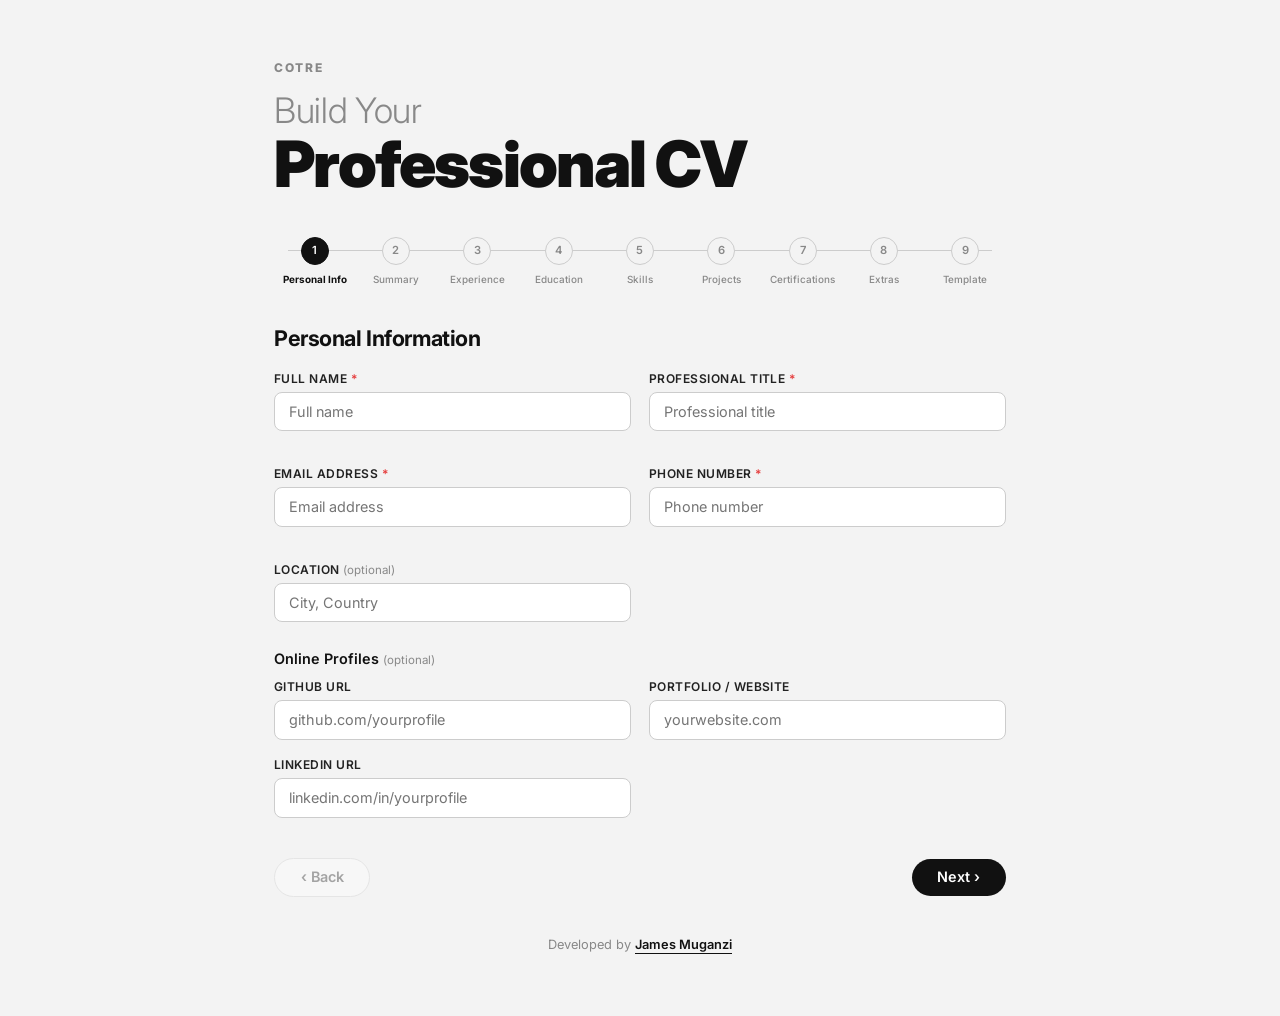
==== frontend/form.html @ be043f3d "Add CV builder frontend: HTML forms, styles, and landing page - Created form.html for the CV builder" ====
<!DOCTYPE html>
<html lang="en">
<head>
  <meta charset="UTF-8" />
  <meta name="viewport" content="width=device-width, initial-scale=1.0" />
  <title>Build Your CV — COTRE</title>
  <link rel="preconnect" href="https://fonts.googleapis.com" />
  <link rel="preconnect" href="https://fonts.gstatic.com" crossorigin />
  <link href="https://fonts.googleapis.com/css2?family=Inter:ital,wght@0,300;0,400;0,500;0,600;0,700;0,800;0,900;1,400&display=swap" rel="stylesheet" />
  <link rel="stylesheet" href="style.css" />
</head>
<body>

  <div class="page-wrap">

  <!-- ═══════════════ HERO ════════════════════════════ -->
  <header class="hero">
    <a href="/" class="hero__brand" aria-label="Back to COTRE home">COTRE</a>
    <p class="hero__eyebrow">Build Your</p>
    <h1 class="hero__title">Professional CV</h1>
  </header>

  <!-- ═══════════════ STEP INDICATOR (JS) ════════════ -->
  <nav class="stepper" id="stepper" aria-label="Form progress"></nav>

  <!-- ═══════════════ DRAFT NOTICE ════════════════════ -->
  <div class="cache-notice hidden" id="cacheNotice">
    <svg width="15" height="15" viewBox="0 0 16 16" fill="none" xmlns="http://www.w3.org/2000/svg" aria-hidden="true"><path d="M8 1C4.13 1 1 4.13 1 8s3.13 7 7 7 7-3.13 7-7-3.13-7-7-7zm.75 10.5h-1.5v-5h1.5v5zm0-6.5h-1.5V3.5h1.5V5z" fill="currentColor"/></svg>
    <span class="cache-notice__text"></span>
    <div class="cache-notice__actions">
      <button type="button" class="cache-notice__clear" id="btnClearCache">Clear draft</button>
      <button type="button" class="cache-notice__dismiss" id="btnDismissCache" aria-label="Dismiss">✕</button>
    </div>
  </div>

  <!-- ═══════════════ MAIN FORM ═══════════════════════ -->
  <main class="main">
    <form id="cvForm" novalidate>

      <!-- ──── STEP 1: Personal Info ──── -->
      <section class="step" id="step-1" data-step="1">
        <h2 class="step-title">Personal Information</h2>
        <div class="form-grid two-col">
          <div class="field required">
            <label for="fullName">Full Name</label>
            <input type="text" id="fullName" name="full_name" placeholder="Full name" autocomplete="name" />
            <span class="field-error"></span>
          </div>
          <div class="field required">
            <label for="jobTitle">Professional Title</label>
            <input type="text" id="jobTitle" name="job_title" placeholder="Professional title" />
            <span class="field-error"></span>
          </div>
          <div class="field required">
            <label for="email">Email Address</label>
            <input type="email" id="email" name="email" placeholder="Email address" autocomplete="email" />
            <span class="field-error"></span>
          </div>
          <div class="field required">
            <label for="phone">Phone Number</label>
            <input type="tel" id="phone" name="phone" placeholder="Phone number" autocomplete="tel" />
            <span class="field-error"></span>
          </div>
          <div class="field">
            <label for="location">Location <span class="opt">(optional)</span></label>
            <input type="text" id="location" name="location" placeholder="City, Country" />
          </div>
        </div>

        <h3 class="section-subtitle">Online Profiles <span class="opt">(optional)</span></h3>
        <div class="form-grid two-col">
          <div class="field">
            <label for="github">GitHub URL</label>
            <input type="url" id="github" name="github" placeholder="github.com/yourprofile" />
          </div>
          <div class="field">
            <label for="portfolio">Portfolio / Website</label>
            <input type="url" id="portfolio" name="portfolio" placeholder="yourwebsite.com" />
          </div>
          <div class="field">
            <label for="linkedin">LinkedIn URL</label>
            <input type="url" id="linkedin" name="linkedin" placeholder="linkedin.com/in/yourprofile" />
          </div>
        </div>
      </section>

      <!-- ──── STEP 2: Summary ──── -->
      <section class="step hidden" id="step-2" data-step="2">
        <h2 class="step-title">Professional Summary <span class="opt">(optional)</span></h2>
        <p class="step-hint">Write 3–5 sentences about your experience, strengths, and career goals.</p>
        <div class="field">
          <label for="summary">Summary</label>
          <textarea id="summary" name="summary" rows="6" placeholder="A brief overview of your experience, key strengths, and what you bring to the table..."></textarea>
        </div>
      </section>

      <!-- ──── STEP 3: Work Experience ──── -->
      <section class="step hidden" id="step-3" data-step="3">
        <h2 class="step-title">Work Experience <span class="opt">(optional)</span></h2>
        <p class="step-hint">Add your positions starting with the most recent. Use bullet points to describe your responsibilities and achievements.</p>
        <div id="experienceList" class="entry-list"></div>
        <button type="button" class="btn-add" id="addExperience">
          <span>+</span> Add Position
        </button>
      </section>

      <!-- ──── STEP 4: Education ──── -->
      <section class="step hidden" id="step-4" data-step="4">
        <h2 class="step-title">Education <span class="opt">(optional)</span></h2>
        <p class="step-hint">Add your degrees, diplomas, or programmes, most recent first.</p>
        <div id="educationList" class="entry-list"></div>
        <button type="button" class="btn-add" id="addEducation">
          <span>+</span> Add Education
        </button>
      </section>

      <!-- ──── STEP 5: Skills ──── -->
      <section class="step hidden" id="step-5" data-step="5">
        <h2 class="step-title">Technical Skills <span class="opt">(optional)</span></h2>
        <p class="step-hint">Group skills by category (e.g. <em>Frontend</em>, <em>Backend</em>, <em>Cloud</em>). List skills separated by commas.</p>
        <div id="skillsList" class="entry-list"></div>
        <button type="button" class="btn-add" id="addSkill">
          <span>+</span> Add Skill Category
        </button>
      </section>

      <!-- ──── STEP 6: Projects ──── -->
      <section class="step hidden" id="step-6" data-step="6">
        <h2 class="step-title">Projects <span class="opt">(optional)</span></h2>
        <p class="step-hint">Showcase key personal or professional projects with a short description.</p>
        <div id="projectsList" class="entry-list"></div>
        <button type="button" class="btn-add" id="addProject">
          <span>+</span> Add Project
        </button>
      </section>

      <!-- ──── STEP 7: Certifications ──── -->
      <section class="step hidden" id="step-7" data-step="7">
        <h2 class="step-title">Certifications <span class="opt">(optional)</span></h2>
        <p class="step-hint">List professional certificates, licences, or credentials.</p>
        <div id="certificationsList" class="entry-list"></div>
        <button type="button" class="btn-add" id="addCertification">
          <span>+</span> Add Certification
        </button>
      </section>

      <!-- ──── STEP 8: Extras ──── -->
      <section class="step hidden" id="step-8" data-step="8">
        <h2 class="step-title">Additional Information <span class="opt">(optional)</span></h2>

        <!-- Awards -->
        <h3 class="section-subtitle">Awards &amp; Achievements</h3>
        <p class="step-hint">Enter each award on a separate line.</p>
        <div id="awardsList" class="entry-list"></div>
        <button type="button" class="btn-add btn-add--small" id="addAward">
          <span>+</span> Add Award
        </button>

        <!-- Languages -->
        <h3 class="section-subtitle" style="margin-top:2rem;">Languages</h3>
        <div id="languagesList" class="entry-list"></div>
        <button type="button" class="btn-add btn-add--small" id="addLanguage">
          <span>+</span> Add Language
        </button>

        <!-- Interests -->
        <h3 class="section-subtitle" style="margin-top:2rem;">Interests &amp; Hobbies</h3>
        <div class="field">
          <textarea id="interests" name="interests" rows="3" placeholder="Share what you enjoy outside of work..."></textarea>
        </div>
      </section>

      <!-- ──── STEP 9: Template ──── -->
      <section class="step hidden" id="step-9" data-step="9">
        <h2 class="step-title">Choose a Template</h2>
        <p class="step-hint">Pick the visual style for your CV. All templates use the same information — only the layout and typography change.</p>
        <div class="template-grid" id="templateGrid">
          <!-- Cards injected by JS -->
          <div class="template-loading">Loading templates…</div>
        </div>
        <input type="hidden" id="selectedTemplate" name="template" value="" />
        <span class="field-error" id="templateError"></span>
      </section>

    </form><!-- /cvForm -->
  </main><!-- /main -->

  <!-- ═══════════════ NAVIGATION ═══════════════ -->
  <div class="nav-row">
    <button type="button" class="btn btn--back" id="btnPrev" disabled>‹ Back</button>
    <div class="nav-row__right">
      <button type="button" class="btn btn--next" id="btnNext">Next ›</button>
      <button type="button" class="btn btn--generate hidden" id="btnGenerate">
        <span id="btnGenerateText">Generate CV</span>
        <span id="btnGenerateSpinner" class="spinner hidden"></span>
      </button>
    </div>
  </div>

  <!-- ═══════════════ SUCCESS BANNER ═══════════════ -->
  <div class="success-banner hidden" id="successBanner">
    <div class="success-banner__icon">✓</div>
    <div>
      <strong>Your CV is ready!</strong>
      <p>Your download should start automatically. <a href="#" id="downloadAgain">Click here</a> if it didn't.</p>
    </div>
  </div>

  <!-- ═══════════════ ERROR BANNER ═══════════════ -->
  <div class="error-banner hidden" id="errorBanner">
    <strong>Something went wrong.</strong>
    <p id="errorMessage">Please try again.</p>
  </div>

  <!-- ═══════════════ FOOTER ═══════════════ -->
  <footer class="site-footer">
    <p>Developed by <a href="https://muganzijamesdev.com" target="_blank" rel="noopener noreferrer">James Muganzi</a></p>
  </footer>

  </div><!-- /page-wrap -->

  <script src="app.js"></script>
</body>
</html>
---- frontend/style.css ----
/* ═══════════════════════════════════════════════════════
   CV Generator – Redesigned Stylesheet
   Minimal aesthetic: off-white bg, Inter font,
   connected-circle stepper, pill buttons
   ═══════════════════════════════════════════════════════ */

/* ─── Reset ──────────────────────────────────────────────── */
*, *::before, *::after { box-sizing: border-box; margin: 0; padding: 0; }

/* ─── Design Tokens ──────────────────────────────────────── */
:root {
  --bg:          #f3f3f3;
  --white:       #ffffff;
  --black:       #111111;
  --gray-900:    #222222;
  --gray-500:    #888888;
  --gray-300:    #cccccc;
  --gray-100:    #eeeeee;
  --error:       #e53e3e;
  --success:     #276749;
  --pill:        9999px;
  --radius:      12px;
  --font:        'Inter', system-ui, -apple-system, 'Segoe UI', sans-serif;
  --max-w:       780px;
  --px:          1.5rem;
  --transition:  0.2s ease;
  font-size: 16px;
}

/* ─── Base ───────────────────────────────────────────────── */
html { font-size: 16px; }

body {
  font-family: var(--font);
  background: var(--bg);
  color: var(--black);
  min-height: 100vh;
  -webkit-font-smoothing: antialiased;
}

/* ─── Page Shell ─────────────────────────────────────────── */
.page-wrap {
  max-width: var(--max-w);
  margin: 0 auto;
  padding: 0 var(--px) 3rem;
  min-height: 100vh;
  display: flex;
  flex-direction: column;
}

/* ─── Hero ───────────────────────────────────────────────── */
.hero {
  padding: 3.5rem 0 2.5rem;
}

.hero__brand {
  display: inline-block;
  font-size: 0.75rem;
  font-weight: 800;
  letter-spacing: 0.14em;
  text-transform: uppercase;
  color: #888;
  text-decoration: none;
  margin-bottom: 1rem;
  transition: color 0.2s ease;
}

.hero__brand:hover { color: var(--black); }

.hero__eyebrow {
  font-size: clamp(1.4rem, 4vw, 2.2rem);
  font-weight: 300;
  color: var(--gray-500);
  line-height: 1.1;
  letter-spacing: -0.01em;
}

.hero__title {
  font-size: clamp(2.4rem, 7vw, 4rem);
  font-weight: 900;
  color: var(--black);
  line-height: 1.05;
  letter-spacing: -0.03em;
}

/* ─── Stepper ────────────────────────────────────────────── */
.stepper {
  position: relative;
  padding: 0 0 2.5rem;
}

.stepper__steps {
  display: flex;
  align-items: flex-start;
  position: relative;
}

/* connecting line behind the dots */
.stepper__steps::before {
  content: '';
  position: absolute;
  top: 13px;
  left: 14px;
  right: 14px;
  height: 1.5px;
  background: var(--gray-300);
  z-index: 0;
}

.stepper__step {
  flex: 1;
  display: flex;
  flex-direction: column;
  align-items: center;
  position: relative;
  z-index: 1;
  gap: 0.5rem;
}

.stepper__dot {
  width: 28px;
  height: 28px;
  border-radius: 50%;
  border: 1.5px solid var(--gray-300);
  background: var(--bg);
  font-family: var(--font);
  font-size: 0.7rem;
  font-weight: 600;
  color: var(--gray-500);
  cursor: pointer;
  display: flex;
  align-items: center;
  justify-content: center;
  transition: background var(--transition), border-color var(--transition), color var(--transition);
  padding: 0;
  line-height: 1;
}

.stepper__step.active .stepper__dot,
.stepper__step.completed .stepper__dot {
  background: var(--black);
  border-color: var(--black);
  color: var(--white);
}

.stepper__label {
  font-size: 0.62rem;
  font-weight: 500;
  color: var(--gray-500);
  text-align: center;
  white-space: nowrap;
  transition: color var(--transition);
}

.stepper__step.active .stepper__label {
  color: var(--black);
  font-weight: 700;
}

/* Hide step labels on very small screens */
@media (max-width: 540px) {
  .stepper__label { display: none; }
  .stepper { padding-bottom: 1.5rem; }
}

/* ─── Draft / Cache Notice ───────────────────────────────── */
.cache-notice {
  display: flex;
  align-items: center;
  gap: 0.65rem;
  background: var(--white);
  border: 1px solid var(--gray-300);
  border-radius: var(--radius);
  padding: 0.65rem 1rem;
  font-size: 0.8rem;
  color: var(--gray-500);
  margin-bottom: 1.25rem;
}

.cache-notice svg { flex-shrink: 0; color: var(--gray-500); }
.cache-notice__text { flex: 1; }

.cache-notice__actions {
  display: flex;
  align-items: center;
  gap: 0.5rem;
}

.cache-notice__clear {
  background: none;
  border: 1px solid var(--gray-300);
  border-radius: var(--pill);
  padding: 0.2rem 0.65rem;
  font-size: 0.75rem;
  font-family: var(--font);
  color: var(--gray-500);
  cursor: pointer;
  transition: border-color var(--transition), color var(--transition);
}

.cache-notice__clear:hover { border-color: var(--error); color: var(--error); }

.cache-notice__dismiss {
  background: none;
  border: none;
  cursor: pointer;
  color: var(--gray-300);
  font-size: 0.85rem;
  padding: 0.1rem 0.2rem;
  line-height: 1;
  transition: color var(--transition);
}

.cache-notice__dismiss:hover { color: var(--black); }

/* ─── Main Content ───────────────────────────────────────── */
.main { flex: 1; }

/* ─── Step Sections ─────────────────────────────────────── */
.step { animation: stepIn 0.2s ease; }

.hidden { display: none !important; }

@keyframes stepIn {
  from { opacity: 0; transform: translateY(8px); }
  to   { opacity: 1; transform: translateY(0); }
}

.step-title {
  font-size: 1.35rem;
  font-weight: 700;
  color: var(--black);
  margin-bottom: 1.25rem;
  letter-spacing: -0.02em;
}

.step-hint {
  font-size: 0.875rem;
  color: var(--gray-500);
  margin-bottom: 1.5rem;
  line-height: 1.6;
}

.section-subtitle {
  font-size: 0.9rem;
  font-weight: 600;
  color: var(--black);
  margin: 1.75rem 0 0.75rem;
}

/* ─── Form Grid ──────────────────────────────────────────── */
.form-grid { display: grid; gap: 1.1rem; }
.form-grid.two-col { grid-template-columns: 1fr 1fr; }

@media (max-width: 580px) {
  .form-grid.two-col { grid-template-columns: 1fr; }
}

/* ─── Fields ─────────────────────────────────────────────── */
.field { display: flex; flex-direction: column; gap: 0.35rem; }

.field label {
  font-size: 0.75rem;
  font-weight: 600;
  color: var(--gray-900);
  letter-spacing: 0.04em;
  text-transform: uppercase;
}

.opt {
  font-weight: 400;
  color: var(--gray-500);
  font-size: 0.72rem;
  text-transform: none;
  letter-spacing: 0;
}

.field.required label::after {
  content: " *";
  color: var(--error);
}

.field input,
.field textarea,
.field select {
  border: 1.5px solid var(--gray-300);
  border-radius: 8px;
  padding: 0.65rem 0.9rem;
  font-size: 0.9rem;
  font-family: var(--font);
  color: var(--black);
  background: var(--white);
  outline: none;
  width: 100%;
  transition: border-color var(--transition), box-shadow var(--transition);
}

.field input:focus,
.field textarea:focus,
.field select:focus {
  border-color: var(--black);
  box-shadow: 0 0 0 3px rgba(0,0,0,0.06);
}

.field input.invalid,
.field textarea.invalid { border-color: var(--error); }

.field-error {
  font-size: 0.75rem;
  color: var(--error);
  min-height: 1em;
}

textarea { resize: vertical; min-height: 90px; }

/* ─── Entry Cards ────────────────────────────────────────── */
.entry-list { display: flex; flex-direction: column; gap: 1rem; margin-bottom: 0.85rem; }

.entry-card {
  background: var(--white);
  border: 1.5px solid var(--gray-100);
  border-radius: var(--radius);
  padding: 1.25rem;
  position: relative;
}

.entry-card__header {
  display: flex;
  justify-content: space-between;
  align-items: center;
  margin-bottom: 1rem;
}

.entry-card__title {
  font-size: 0.7rem;
  font-weight: 700;
  color: var(--gray-500);
  text-transform: uppercase;
  letter-spacing: 0.06em;
}

.btn-remove {
  background: none;
  border: none;
  cursor: pointer;
  color: var(--gray-300);
  font-size: 1rem;
  line-height: 1;
  padding: 0.2rem 0.35rem;
  border-radius: 4px;
  transition: color var(--transition);
}

.btn-remove:hover { color: var(--error); }

/* Bullet rows */
.bullet-list { display: flex; flex-direction: column; gap: 0.4rem; margin-bottom: 0.5rem; }

.bullet-row {
  display: flex;
  align-items: flex-start;
  gap: 0.5rem;
}

.bullet-row::before {
  content: "—";
  color: var(--gray-300);
  margin-top: 0.55rem;
  flex-shrink: 0;
  font-size: 0.85rem;
}

.bullet-row input {
  border: 1.5px solid var(--gray-100);
  border-radius: 7px;
  padding: 0.45rem 0.7rem;
  font-size: 0.85rem;
  font-family: var(--font);
  flex: 1;
  outline: none;
  transition: border-color var(--transition), box-shadow var(--transition);
  background: var(--white);
  color: var(--black);
}

.bullet-row input:focus {
  border-color: var(--black);
  box-shadow: 0 0 0 3px rgba(0,0,0,0.05);
}

.btn-remove-bullet {
  background: none;
  border: none;
  cursor: pointer;
  color: var(--gray-300);
  font-size: 0.9rem;
  padding: 0.25rem;
  margin-top: 0.3rem;
  transition: color var(--transition);
}

.btn-remove-bullet:hover { color: var(--error); }

.btn-add-bullet {
  background: none;
  border: 1.5px dashed var(--gray-300);
  border-radius: 7px;
  padding: 0.4rem 0.75rem;
  font-size: 0.8rem;
  font-family: var(--font);
  color: var(--gray-500);
  cursor: pointer;
  width: 100%;
  text-align: left;
  transition: border-color var(--transition), color var(--transition);
}

.btn-add-bullet:hover { border-color: var(--black); color: var(--black); }

/* ─── Add Entry Button ───────────────────────────────────── */
.btn-add {
  display: inline-flex;
  align-items: center;
  gap: 0.4rem;
  background: none;
  border: 1.5px dashed var(--gray-300);
  color: var(--gray-500);
  border-radius: var(--radius);
  padding: 0.65rem 1.1rem;
  font-size: 0.85rem;
  font-weight: 500;
  font-family: var(--font);
  cursor: pointer;
  transition: border-color var(--transition), color var(--transition);
}

.btn-add:hover { border-color: var(--black); color: var(--black); }
.btn-add span { font-size: 1rem; line-height: 1; }
.btn-add--small { font-size: 0.8rem; padding: 0.45rem 0.85rem; }

/* ─── Template Grid ──────────────────────────────────────── */
.template-grid {
  display: grid;
  grid-template-columns: repeat(auto-fill, minmax(160px, 1fr));
  gap: 1rem;
  margin-bottom: 0.75rem;
}

.template-card {
  border: 1.5px solid var(--gray-100);
  border-radius: var(--radius);
  padding: 1.1rem 0.9rem;
  cursor: pointer;
  text-align: center;
  transition: border-color var(--transition), box-shadow var(--transition), transform var(--transition);
  background: var(--white);
  position: relative;
}

.template-card:hover {
  border-color: var(--black);
  box-shadow: 0 4px 18px rgba(0,0,0,0.08);
  transform: translateY(-2px);
}

.template-card.selected {
  border-color: var(--black);
  box-shadow: 0 0 0 2px var(--black);
}

.template-card.selected::after {
  content: "✓";
  position: absolute;
  top: 0.5rem;
  right: 0.6rem;
  background: var(--black);
  color: var(--white);
  border-radius: 50%;
  width: 1.2rem;
  height: 1.2rem;
  font-size: 0.7rem;
  display: flex;
  align-items: center;
  justify-content: center;
}

.template-card__swatch {
  height: 72px;
  border-radius: 8px;
  margin-bottom: 0.7rem;
  display: flex;
  align-items: center;
  justify-content: center;
  font-size: 0.65rem;
  color: rgba(255,255,255,0.75);
  font-weight: 600;
  letter-spacing: 0.04em;
}

.template-card__name {
  font-size: 0.85rem;
  font-weight: 700;
  color: var(--black);
  margin-bottom: 0.2rem;
}

.template-card__desc {
  font-size: 0.72rem;
  color: var(--gray-500);
  line-height: 1.45;
}

.template-loading {
  grid-column: 1 / -1;
  text-align: center;
  color: var(--gray-500);
  padding: 2rem;
  font-size: 0.875rem;
}

/* Template swatches */
.swatch-uk        { background: linear-gradient(135deg, #2C3E50, #3498DB); }
.swatch-bizarre   { background: linear-gradient(135deg, #1A1A1A 55%, #E85D04); }
.swatch-minimal   { background: linear-gradient(180deg, #404040 40%, #f5f5f5 40%); }
.swatch-bold      { background: linear-gradient(180deg, #3D3D3D 35%, #f5f5f5 35%); }
.swatch-corporate { background: linear-gradient(135deg, #1a1a1a 50%, #f0ede8 50%); }

/* ─── Navigation Row ─────────────────────────────────────── */
.nav-row {
  display: flex;
  align-items: center;
  justify-content: space-between;
  margin-top: 2.5rem;
  gap: 0.75rem;
}

.nav-row__right {
  display: flex;
  align-items: center;
  gap: 0.75rem;
}

/* ─── Buttons ────────────────────────────────────────────── */
.btn {
  display: inline-flex;
  align-items: center;
  gap: 0.4rem;
  padding: 0.72rem 1.6rem;
  border-radius: var(--pill);
  font-family: var(--font);
  font-size: 0.9rem;
  font-weight: 600;
  cursor: pointer;
  border: none;
  transition: background var(--transition), opacity var(--transition),
              transform var(--transition), box-shadow var(--transition);
  line-height: 1;
}

.btn:disabled { opacity: 0.35; cursor: not-allowed; }

.btn--back {
  background: var(--white);
  border: 1.5px solid var(--gray-300);
  color: var(--black);
}

.btn--back:not(:disabled):hover {
  border-color: var(--black);
  box-shadow: 0 2px 8px rgba(0,0,0,0.08);
}

.btn--next {
  background: var(--black);
  color: var(--white);
}

.btn--next:not(:disabled):hover {
  background: var(--gray-900);
  box-shadow: 0 4px 16px rgba(0,0,0,0.2);
  transform: translateY(-1px);
}

.btn--generate {
  background: var(--black);
  color: var(--white);
  padding: 0.72rem 1.75rem;
}

.btn--generate:not(:disabled):hover {
  background: #333;
  box-shadow: 0 4px 16px rgba(0,0,0,0.2);
  transform: translateY(-1px);
}

.btn--generate:disabled { background: #555; }

/* ─── Spinner ────────────────────────────────────────────── */
.spinner {
  width: 1em;
  height: 1em;
  border: 2px solid rgba(255,255,255,0.35);
  border-top-color: #fff;
  border-radius: 50%;
  animation: spin 0.65s linear infinite;
  display: inline-block;
  vertical-align: middle;
}

@keyframes spin { to { transform: rotate(360deg); } }

/* ─── Banners ────────────────────────────────────────────── */
.success-banner,
.error-banner {
  display: flex;
  align-items: flex-start;
  gap: 1rem;
  padding: 1.1rem 1.25rem;
  border-radius: var(--radius);
  margin-top: 1.5rem;
  font-size: 0.875rem;
}

.success-banner {
  background: #f0fdf4;
  border: 1px solid #bbf7d0;
  color: var(--success);
}

.success-banner__icon { font-size: 1.3rem; line-height: 1; }
.success-banner a { color: inherit; text-decoration: underline; }

.error-banner {
  background: #fff5f5;
  border: 1px solid #fed7d7;
  color: var(--error);
  flex-direction: column;
  gap: 0.2rem;
}

/* ─── Footer ─────────────────────────────────────────────── */
.site-footer {
  text-align: center;
  padding: 2.5rem 0 1rem;
  font-size: 0.8rem;
  color: var(--gray-500);
}

.site-footer a {
  color: var(--black);
  text-decoration: none;
  font-weight: 600;
  border-bottom: 1px solid var(--black);
  padding-bottom: 1px;
  transition: opacity var(--transition);
}

.site-footer a:hover { opacity: 0.6; }

/* ─── Mobile ─────────────────────────────────────────────── */
@media (max-width: 480px) {
  .hero { padding: 2rem 0 1.5rem; }
  .nav-row { margin-top: 2rem; }
  .btn { padding: 0.65rem 1.2rem; font-size: 0.85rem; }
  .template-grid { grid-template-columns: 1fr 1fr; }
}
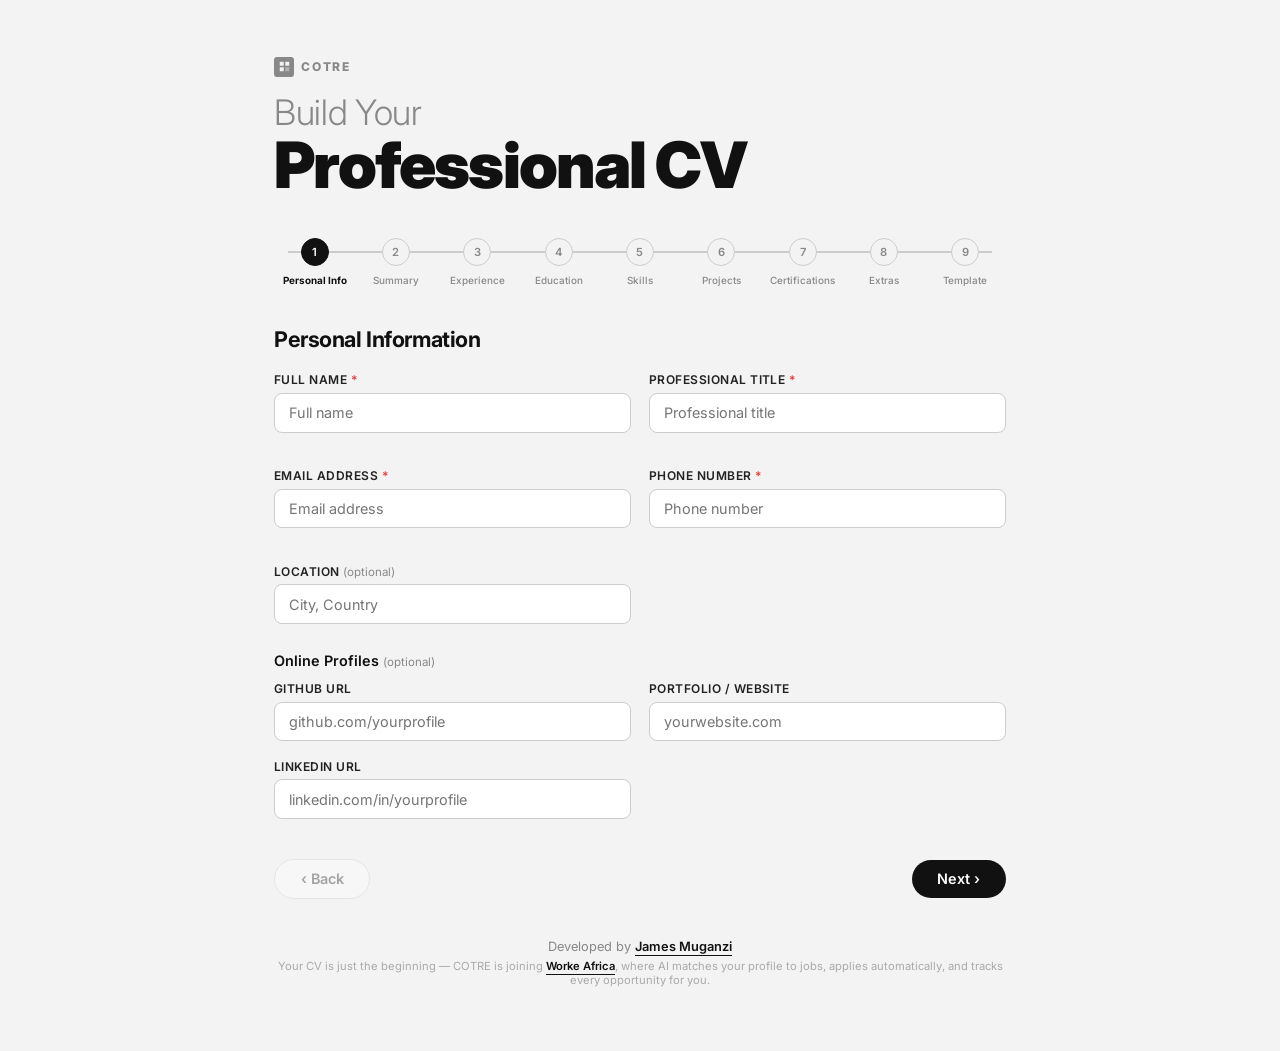
==== commit 4fa99270: "Add backend configuration and frontend enhancements for CV generation" ====
--- a/frontend/form.html
+++ b/frontend/form.html
@@ -15,7 +15,17 @@
 
   <!-- ═══════════════ HERO ════════════════════════════ -->
   <header class="hero">
-    <a href="/" class="hero__brand" aria-label="Back to COTRE home">COTRE</a>
+    <a href="index.html" class="hero__brand" aria-label="Back to COTRE home">
+      <div class="hero__brand-mark">
+        <svg width="11" height="11" viewBox="0 0 14 14" fill="none" xmlns="http://www.w3.org/2000/svg">
+          <rect x="1" y="1" width="5" height="5" fill="#f3f3f3"/>
+          <rect x="8" y="1" width="5" height="5" fill="#f3f3f3"/>
+          <rect x="1" y="8" width="5" height="5" fill="#f3f3f3"/>
+          <rect x="8" y="8" width="5" height="5" fill="#f3f3f3" opacity="0.4"/>
+        </svg>
+      </div>
+      COTRE
+    </a>
     <p class="hero__eyebrow">Build Your</p>
     <h1 class="hero__title">Professional CV</h1>
   </header>
@@ -215,6 +225,7 @@
   <!-- ═══════════════ FOOTER ═══════════════ -->
   <footer class="site-footer">
     <p>Developed by <a href="https://muganzijamesdev.com" target="_blank" rel="noopener noreferrer">James Muganzi</a></p>
+    <p class="site-footer__teaser">Your CV is just the beginning &mdash; COTRE is joining <a href="https://workeafrica.com" target="_blank" rel="noopener noreferrer">Worke Africa</a>, where AI matches your profile to jobs, applies automatically, and tracks every opportunity for you.</p>
   </footer>
 
   </div><!-- /page-wrap -->
--- a/frontend/style.css
+++ b/frontend/style.css
@@ -54,7 +54,9 @@
 }
 
 .hero__brand {
-  display: inline-block;
+  display: inline-flex;
+  align-items: center;
+  gap: 0.45rem;
   font-size: 0.75rem;
   font-weight: 800;
   letter-spacing: 0.14em;
@@ -65,7 +67,20 @@
   transition: color 0.2s ease;
 }
 
+.hero__brand-mark {
+  width: 20px;
+  height: 20px;
+  background: #888;
+  border-radius: 3px;
+  display: flex;
+  align-items: center;
+  justify-content: center;
+  transition: background 0.2s ease;
+  flex-shrink: 0;
+}
+
 .hero__brand:hover { color: var(--black); }
+.hero__brand:hover .hero__brand-mark { background: var(--black); }
 
 .hero__eyebrow {
   font-size: clamp(1.4rem, 4vw, 2.2rem);
@@ -646,6 +661,22 @@
   color: var(--gray-500);
 }
 
+.site-footer__teaser {
+  margin-top: 0.35rem;
+  font-size: 0.7rem;
+  color: #aaa;
+}
+
+.site-footer__teaser a {
+  color: #888;
+  text-decoration: none;
+  font-weight: 600;
+  border-bottom: 1px solid currentColor;
+  padding-bottom: 1px;
+}
+
+.site-footer__teaser a:hover { color: var(--black); }
+
 .site-footer a {
   color: var(--black);
   text-decoration: none;
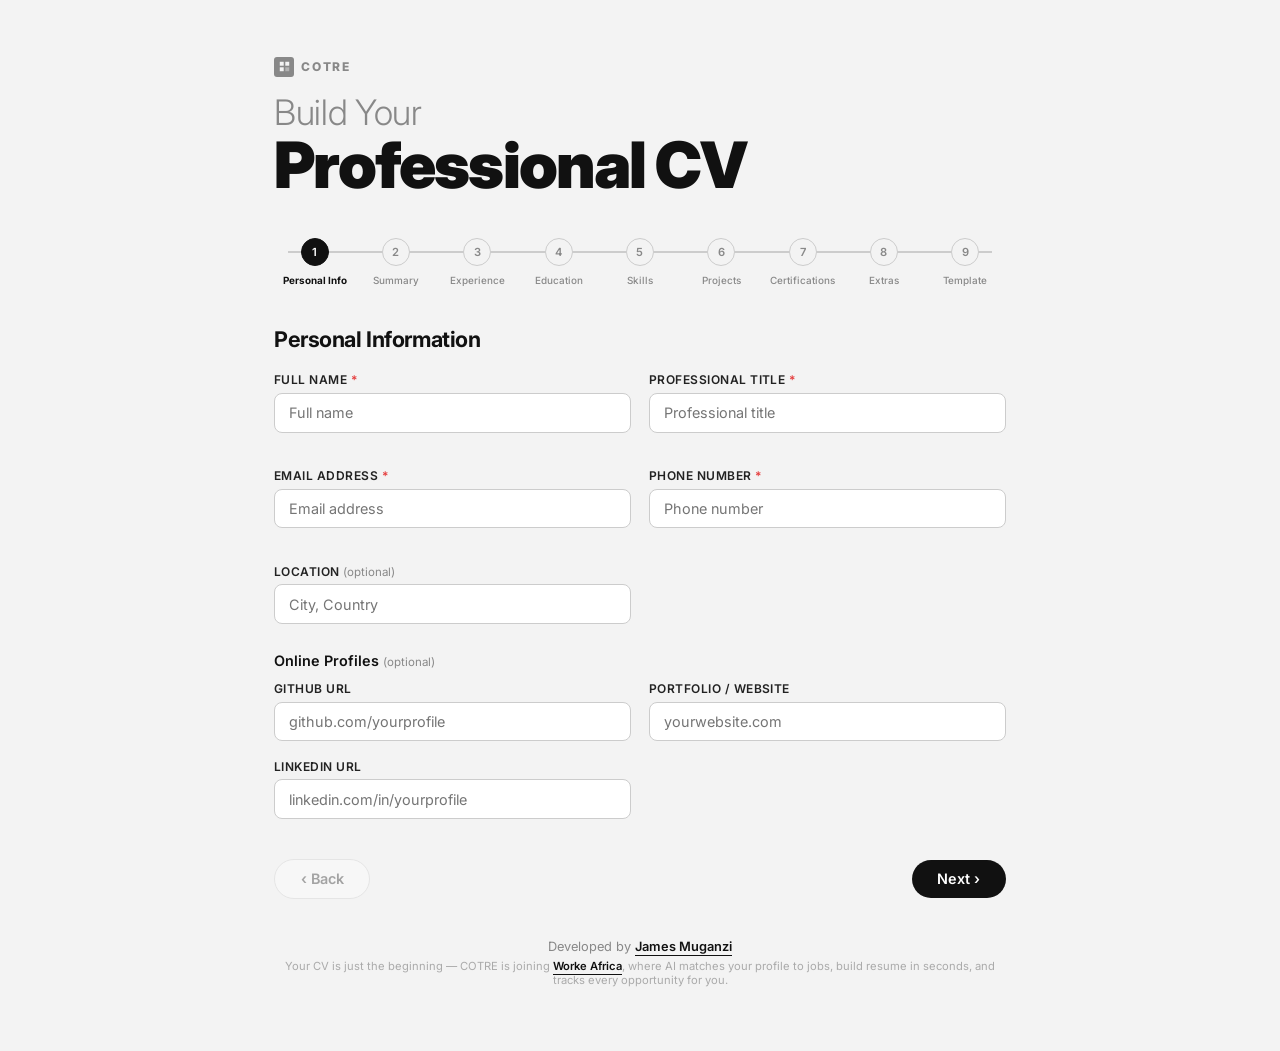
==== commit ae3900e1: "Refactor backend Procfile and railway.json to use dynamic port configuration; update footer and inde" ====
--- a/frontend/form.html
+++ b/frontend/form.html
@@ -4,6 +4,8 @@
   <meta charset="UTF-8" />
   <meta name="viewport" content="width=device-width, initial-scale=1.0" />
   <title>Build Your CV — COTRE</title>
+  <link rel="icon" type="image/svg+xml" href="favicon.svg" />
+  <link rel="shortcut icon" href="favicon.svg" />
   <link rel="preconnect" href="https://fonts.googleapis.com" />
   <link rel="preconnect" href="https://fonts.gstatic.com" crossorigin />
   <link href="https://fonts.googleapis.com/css2?family=Inter:ital,wght@0,300;0,400;0,500;0,600;0,700;0,800;0,900;1,400&display=swap" rel="stylesheet" />
@@ -225,7 +227,7 @@
   <!-- ═══════════════ FOOTER ═══════════════ -->
   <footer class="site-footer">
     <p>Developed by <a href="https://muganzijamesdev.com" target="_blank" rel="noopener noreferrer">James Muganzi</a></p>
-    <p class="site-footer__teaser">Your CV is just the beginning &mdash; COTRE is joining <a href="https://workeafrica.com" target="_blank" rel="noopener noreferrer">Worke Africa</a>, where AI matches your profile to jobs, applies automatically, and tracks every opportunity for you.</p>
+    <p class="site-footer__teaser">Your CV is just the beginning &mdash; COTRE is joining <a href="https://workeafrica.com" target="_blank" rel="noopener noreferrer">Worke Africa</a>, where AI matches your profile to jobs, build resume in seconds, and tracks every opportunity for you.</p>
   </footer>
 
   </div><!-- /page-wrap -->
--- a/frontend/style.css
+++ b/frontend/style.css
@@ -1,13 +1,7 @@
-/* ═══════════════════════════════════════════════════════
-   CV Generator – Redesigned Stylesheet
-   Minimal aesthetic: off-white bg, Inter font,
-   connected-circle stepper, pill buttons
-   ═══════════════════════════════════════════════════════ */
-
-/* ─── Reset ──────────────────────────────────────────────── */
+/* Reset */
 *, *::before, *::after { box-sizing: border-box; margin: 0; padding: 0; }
 
-/* ─── Design Tokens ──────────────────────────────────────── */
+/* Tokens */
 :root {
   --bg:          #f3f3f3;
   --white:       #ffffff;
@@ -27,7 +21,7 @@
   font-size: 16px;
 }
 
-/* ─── Base ───────────────────────────────────────────────── */
+/* Base */
 html { font-size: 16px; }
 
 body {
@@ -38,7 +32,7 @@
   -webkit-font-smoothing: antialiased;
 }
 
-/* ─── Page Shell ─────────────────────────────────────────── */
+/* Page */
 .page-wrap {
   max-width: var(--max-w);
   margin: 0 auto;
@@ -48,7 +42,7 @@
   flex-direction: column;
 }
 
-/* ─── Hero ───────────────────────────────────────────────── */
+/* Hero */
 .hero {
   padding: 3.5rem 0 2.5rem;
 }
@@ -98,7 +92,7 @@
   letter-spacing: -0.03em;
 }
 
-/* ─── Stepper ────────────────────────────────────────────── */
+/* Stepper */
 .stepper {
   position: relative;
   padding: 0 0 2.5rem;
@@ -110,7 +104,6 @@
   position: relative;
 }
 
-/* connecting line behind the dots */
 .stepper__steps::before {
   content: '';
   position: absolute;
@@ -172,13 +165,12 @@
   font-weight: 700;
 }
 
-/* Hide step labels on very small screens */
 @media (max-width: 540px) {
   .stepper__label { display: none; }
   .stepper { padding-bottom: 1.5rem; }
 }
 
-/* ─── Draft / Cache Notice ───────────────────────────────── */
+/* Cache Notice */
 .cache-notice {
   display: flex;
   align-items: center;
@@ -228,10 +220,10 @@
 
 .cache-notice__dismiss:hover { color: var(--black); }
 
-/* ─── Main Content ───────────────────────────────────────── */
+/* Main */
 .main { flex: 1; }
 
-/* ─── Step Sections ─────────────────────────────────────── */
+/* Steps */
 .step { animation: stepIn 0.2s ease; }
 
 .hidden { display: none !important; }
@@ -263,7 +255,7 @@
   margin: 1.75rem 0 0.75rem;
 }
 
-/* ─── Form Grid ──────────────────────────────────────────── */
+/* Form Grid */
 .form-grid { display: grid; gap: 1.1rem; }
 .form-grid.two-col { grid-template-columns: 1fr 1fr; }
 
@@ -271,7 +263,7 @@
   .form-grid.two-col { grid-template-columns: 1fr; }
 }
 
-/* ─── Fields ─────────────────────────────────────────────── */
+/* Fields */
 .field { display: flex; flex-direction: column; gap: 0.35rem; }
 
 .field label {
@@ -328,7 +320,7 @@
 
 textarea { resize: vertical; min-height: 90px; }
 
-/* ─── Entry Cards ────────────────────────────────────────── */
+/* Entry Cards */
 .entry-list { display: flex; flex-direction: column; gap: 1rem; margin-bottom: 0.85rem; }
 
 .entry-card {
@@ -368,7 +360,6 @@
 
 .btn-remove:hover { color: var(--error); }
 
-/* Bullet rows */
 .bullet-list { display: flex; flex-direction: column; gap: 0.4rem; margin-bottom: 0.5rem; }
 
 .bullet-row {
@@ -432,7 +423,7 @@
 
 .btn-add-bullet:hover { border-color: var(--black); color: var(--black); }
 
-/* ─── Add Entry Button ───────────────────────────────────── */
+/* Add Button */
 .btn-add {
   display: inline-flex;
   align-items: center;
@@ -453,7 +444,7 @@
 .btn-add span { font-size: 1rem; line-height: 1; }
 .btn-add--small { font-size: 0.8rem; padding: 0.45rem 0.85rem; }
 
-/* ─── Template Grid ──────────────────────────────────────── */
+/* Templates */
 .template-grid {
   display: grid;
   grid-template-columns: repeat(auto-fill, minmax(160px, 1fr));
@@ -533,14 +524,13 @@
   font-size: 0.875rem;
 }
 
-/* Template swatches */
 .swatch-uk        { background: linear-gradient(135deg, #2C3E50, #3498DB); }
 .swatch-bizarre   { background: linear-gradient(135deg, #1A1A1A 55%, #E85D04); }
 .swatch-minimal   { background: linear-gradient(180deg, #404040 40%, #f5f5f5 40%); }
 .swatch-bold      { background: linear-gradient(180deg, #3D3D3D 35%, #f5f5f5 35%); }
 .swatch-corporate { background: linear-gradient(135deg, #1a1a1a 50%, #f0ede8 50%); }
 
-/* ─── Navigation Row ─────────────────────────────────────── */
+/* Nav Row */
 .nav-row {
   display: flex;
   align-items: center;
@@ -555,7 +545,7 @@
   gap: 0.75rem;
 }
 
-/* ─── Buttons ────────────────────────────────────────────── */
+/* Buttons */
 .btn {
   display: inline-flex;
   align-items: center;
@@ -610,7 +600,7 @@
 
 .btn--generate:disabled { background: #555; }
 
-/* ─── Spinner ────────────────────────────────────────────── */
+/* Spinner */
 .spinner {
   width: 1em;
   height: 1em;
@@ -624,7 +614,7 @@
 
 @keyframes spin { to { transform: rotate(360deg); } }
 
-/* ─── Banners ────────────────────────────────────────────── */
+/* Banners */
 .success-banner,
 .error-banner {
   display: flex;
@@ -653,7 +643,7 @@
   gap: 0.2rem;
 }
 
-/* ─── Footer ─────────────────────────────────────────────── */
+/* Footer */
 .site-footer {
   text-align: center;
   padding: 2.5rem 0 1rem;
@@ -688,7 +678,7 @@
 
 .site-footer a:hover { opacity: 0.6; }
 
-/* ─── Mobile ─────────────────────────────────────────────── */
+/* Mobile */
 @media (max-width: 480px) {
   .hero { padding: 2rem 0 1.5rem; }
   .nav-row { margin-top: 2rem; }
